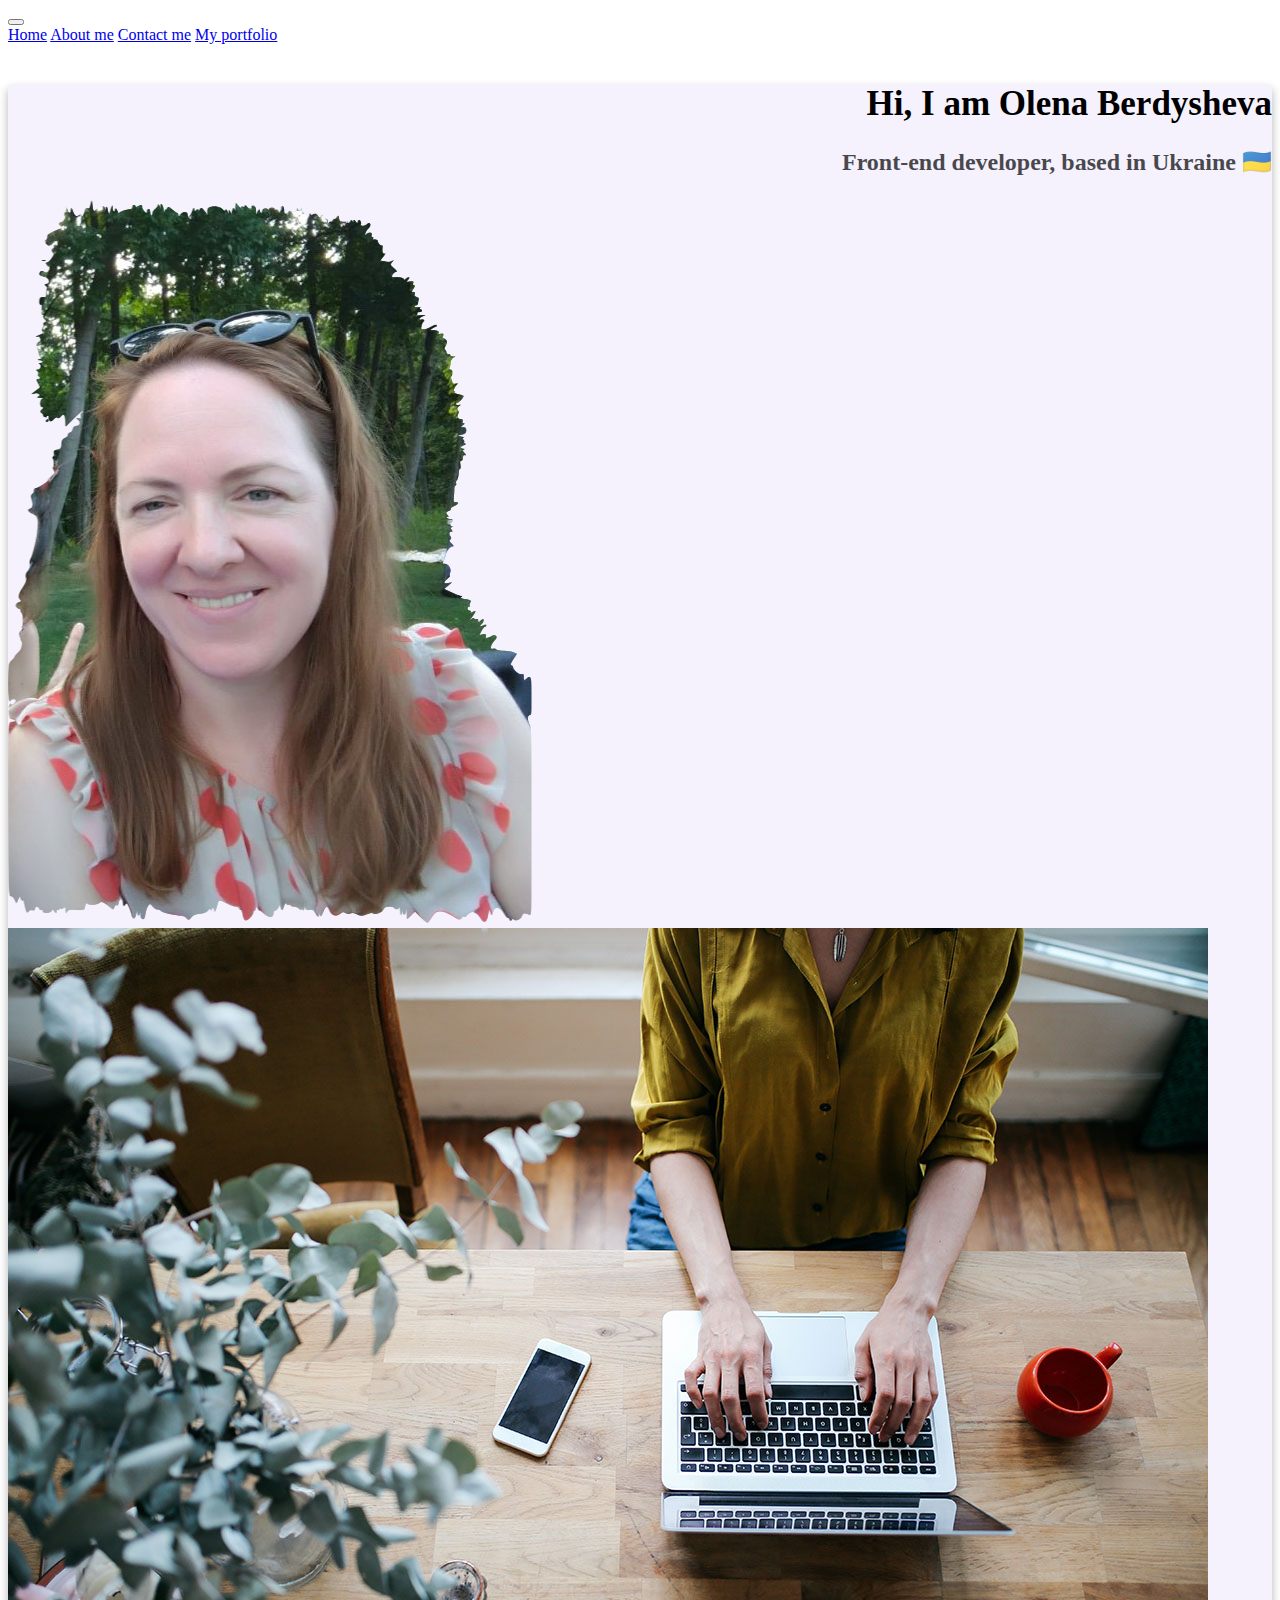
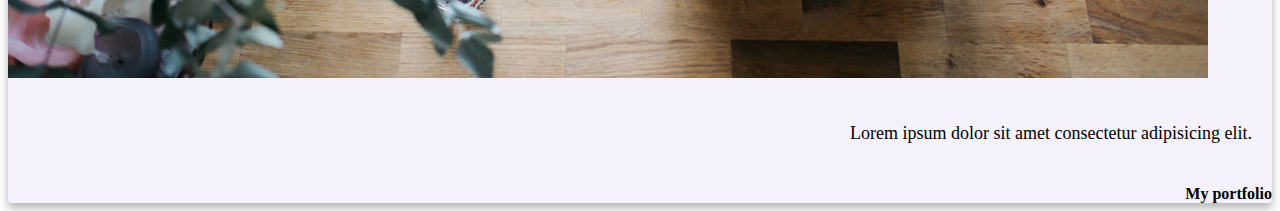
==== index.html @ 0fb1d33a "first commit" ====
<!DOCTYPE html>
<html lang="en">
  <head>
    <meta charset="UTF-8" />
    <meta http-equiv="X-UA-Compatible" content="IE=edge" />
    <meta
      name="descrition"
      content="There is some examples of my  coding works"
    />
    <link
      href="https://cdn.jsdelivr.net/npm/bootstrap@5.0.0-beta2/dist/css/bootstrap.min.css"
      rel="stylesheet"
      integrity="sha384-BmbxuPwQa2lc/FVzBcNJ7UAyJxM6wuqIj61tLrc4wSX0szH/Ev+nYRRuWlolflfl"
      crossorigin="anonymous"
    />
    <script
      src="https://cdn.jsdelivr.net/npm/bootstrap@5.0.0-beta2/dist/js/bootstrap.bundle.min.js"
      integrity="sha384-b5kHyXgcpbZJO/tY9Ul7kGkf1S0CWuKcCD38l8YkeH8z8QjE0GmW1gYU5S9FOnJ0"
      crossorigin="anonymous"
    ></script>
    <title>Olena Berdysheva-front-end developer from Ukraine</title>
    <link rel="stylesheet" href="style.css" />
  </head>
  <body>
    <nav class="navbar navbar-expand-sm bg-light navbar-light fixed-top">
      <div class="container-fluid">
        <a class="navbar-brand" href="#"></a>
        <button
          class="navbar-toggler"
          type="button"
          data-bs-toggle="collapse"
          data-bs-target="#navbarNavAltMarkup"
          aria-controls="navbarNavAltMarkup"
          aria-expanded="false"
          aria-label="Toggle navigation"
        >
          <span class="navbar-toggler-icon"></span>
        </button>
        <div class="collapse navbar-collapse" id="navbarNavAltMarkup">
          <div class="navbar-nav">
            <a class="nav-link active" aria-current="page" href="index.html"
              >Home</a
            >
            <a class="nav-link" href="about.html">About me</a>
            <a class="nav-link" href="about.html#contact">Contact me</a>
            <a class="nav-link" href="portfolio.html">My portfolio</a>
          </div>
        </div>
      </div>
    </nav>
    <div class="container">
      <div class="row">
        <div class="col-sm-9 pt-4">
          <h1>Hi, I am Olena Berdysheva</h1>
          <h3>Front-end developer, based in Ukraine 🇺🇦</h3>
        </div>
        <div class="col-sm-3">
          <img
            src="images/Olena.png"
            alt="olena picture"
            class="img-fluid rounded w-auto p-3 d-none d-sm-block"
          />
        </div>
      </div>
      <div class="row">
        <div class="col-sm-9">
          <img
            src="images/home-working-setup.jpeg"
            alt="Picure from Berlin"
            class="img-fluid rounded w-auto p-3 d-none d-sm-block"
          />
        </div>
        <div class="col-sm-3">
          <p>Lorem ipsum dolor sit amet consectetur adipisicing elit.</p>
          <div class="mt-5">
            <a href="portfolio.html" class="primary-link portfolio-link pb-2"
              >My portfolio</a
            >
          </div>
        </div>
      </div>
    </div>
  </body>
</html>
---- style.css ----
:root {
  --primary-color: #6c63ff;
  --secondary-color: #f5f2fe;
  --box-shadow: 0 5px 10px rgba(0, 0, 0, 0.3);
}

h1 {
  font-size: 35px;
  text-align: right;
}

h2 {
  font-size: 25px;
  text-align: center;
}

h3 {
  font-size: 24px;
  opacity: 0.7;
  text-align: right;
}

p {
  padding: 20px;
  font-size: 18px;
  line-height: 1.5;
  text-align: right;
}

.navigation-links {
  display: flex;
  margin-top: 40px;
  justify-content: center;
}

.navigation-links a {
  margin: 20px;
  padding: 20px 15px;
  text-decoration: none;
  text-transform: capitalize;
}

.about-paragraphs {
  display: flex;
  margin: 30px 0;
}

.about-paragraphs p {
  margin: 10px;
}

.email-link {
  display: flex;
  justify-content: center;
  color: var(--primary-color);
  font-size: 28px;
  text-decoration: none;
}

.email-link:hover {
  text-decoration: underline;
}
.primary-link {
  color: black;
  font-weight: 700;
  text-decoration: none;
  display: flex;
  justify-content: right;
}
.primary-link:hover {
  color: aqua;
}
.container {
  margin-top: 40px;
  border-radius: 4px;
  box-shadow: var(--box-shadow);
  background: var(--secondary-color);
}
.port {
  margin-top: 40px;
  border-radius: 4px;
  background-color: none;
}

.project-image {
  background: var(--secondary-color);
  padding: 45px 4px;
}
@media (max-width: 600px) {
  p {
    font-size: 10px;
  }
  h1 {
    font-size: 25px;
  }
  h2 {
    font-size: 20px;
  }
  h3 {
    font-size: 15px;
  }
  .primary-link {
    font-size: 12px;
  }
}
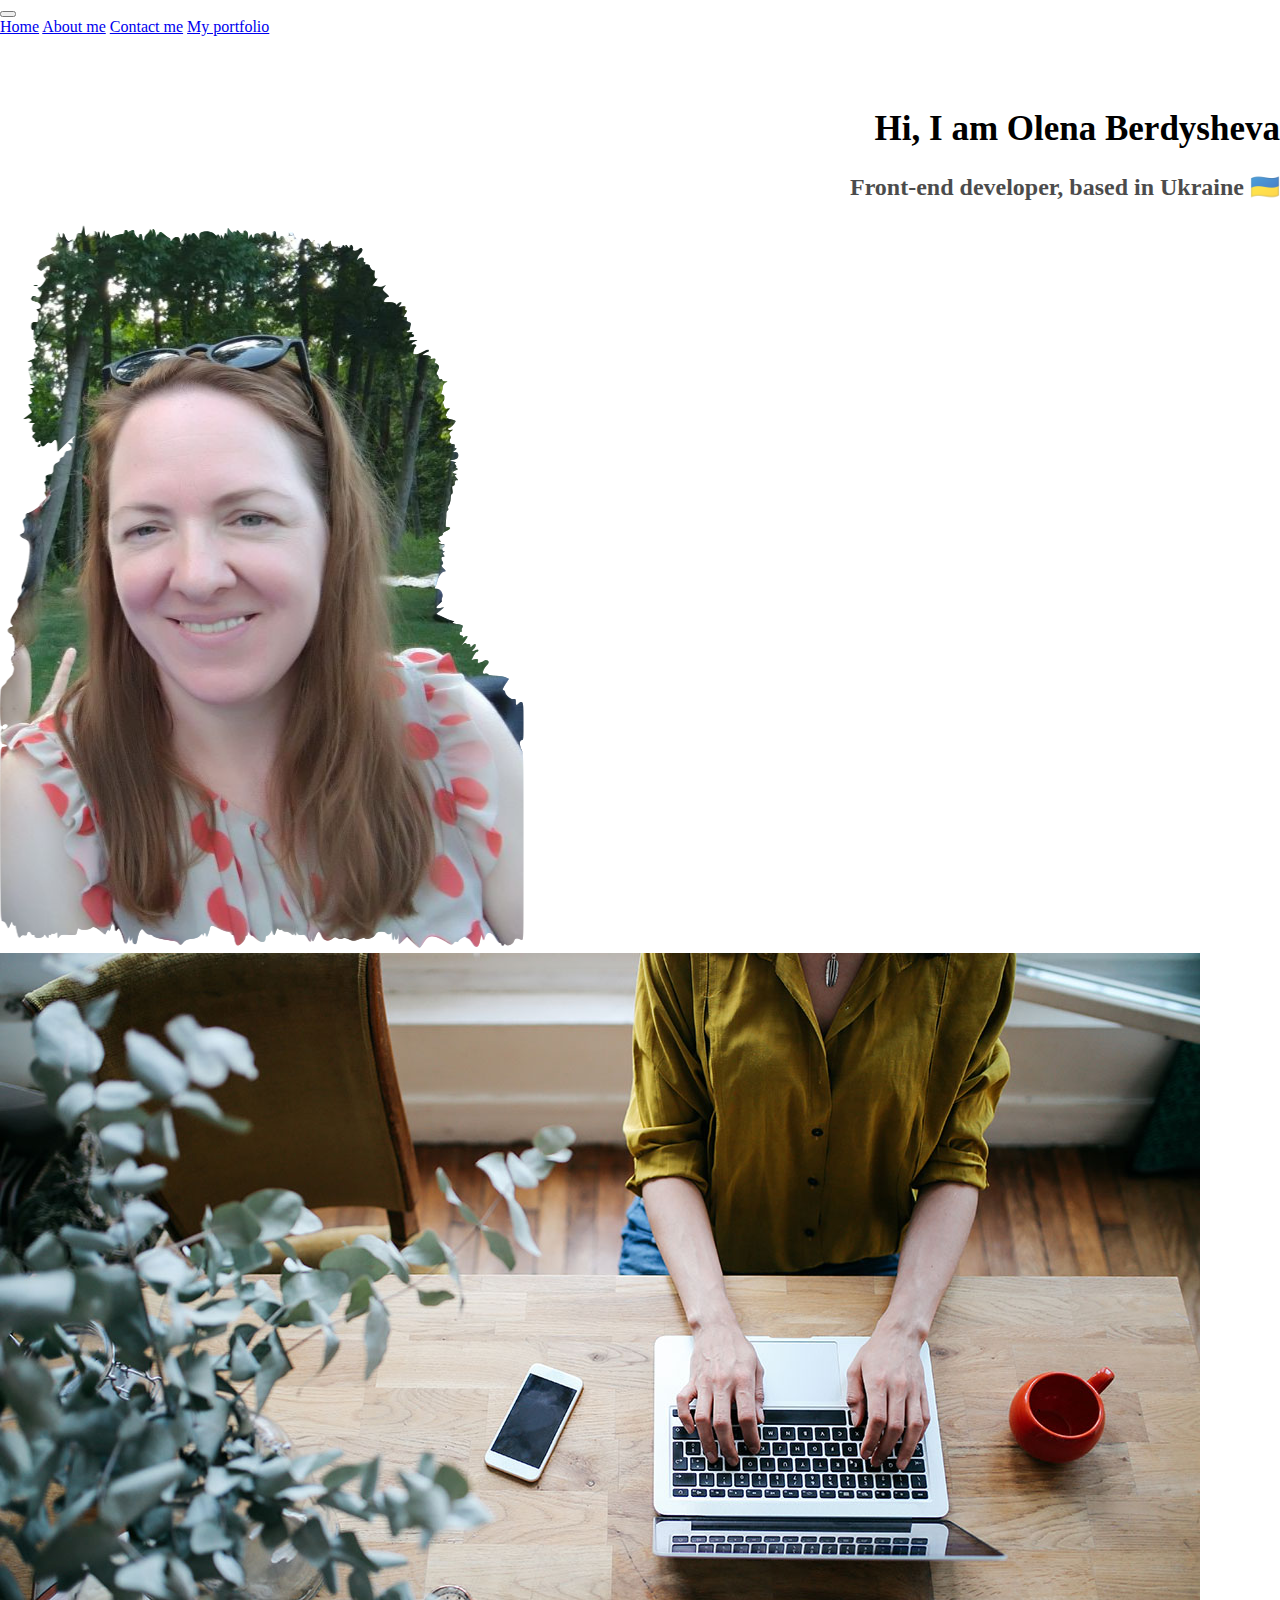
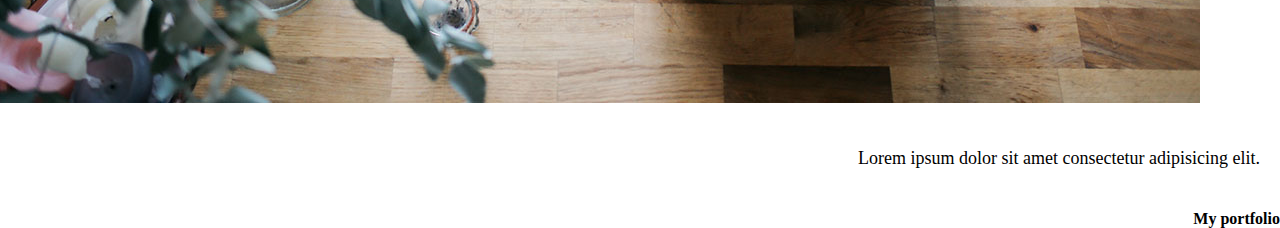
==== commit 549d6602: "added content container" ====
--- a/index.html
+++ b/index.html
@@ -48,34 +48,36 @@
         </div>
       </div>
     </nav>
-    <div class="container">
-      <div class="row">
-        <div class="col-sm-9 pt-4">
-          <h1>Hi, I am Olena Berdysheva</h1>
-          <h3>Front-end developer, based in Ukraine 🇺🇦</h3>
+    <div class="container-fluid">
+      <div class="content-container">
+        <div class="row">
+          <div class="col-sm-9 pt-4">
+            <h1>Hi, I am Olena Berdysheva</h1>
+            <h3>Front-end developer, based in Ukraine 🇺🇦</h3>
+          </div>
+          <div class="col-sm-3">
+            <img
+              src="images/Olena.png"
+              alt="olena picture"
+              class="img-fluid rounded w-auto p-3 d-none d-sm-block"
+            />
+          </div>
         </div>
-        <div class="col-sm-3">
-          <img
-            src="images/Olena.png"
-            alt="olena picture"
-            class="img-fluid rounded w-auto p-3 d-none d-sm-block"
-          />
-        </div>
-      </div>
-      <div class="row">
-        <div class="col-sm-9">
-          <img
-            src="images/home-working-setup.jpeg"
-            alt="Picure from Berlin"
-            class="img-fluid rounded w-auto p-3 d-none d-sm-block"
-          />
-        </div>
-        <div class="col-sm-3">
-          <p>Lorem ipsum dolor sit amet consectetur adipisicing elit.</p>
-          <div class="mt-5">
-            <a href="portfolio.html" class="primary-link portfolio-link pb-2"
-              >My portfolio</a
-            >
+        <div class="row">
+          <div class="col-sm-9">
+            <img
+              src="images/home-working-setup.jpeg"
+              alt="Picure from Berlin"
+              class="img-fluid rounded w-auto p-3 d-none d-sm-block"
+            />
+          </div>
+          <div class="col-sm-3">
+            <p>Lorem ipsum dolor sit amet consectetur adipisicing elit.</p>
+            <div class="mt-5">
+              <a href="portfolio.html" class="primary-link portfolio-link pb-2"
+                >My portfolio</a
+              >
+            </div>
           </div>
         </div>
       </div>
--- a/style.css
+++ b/style.css
@@ -3,7 +3,10 @@
   --secondary-color: #f5f2fe;
   --box-shadow: 0 5px 10px rgba(0, 0, 0, 0.3);
 }
-
+body {
+  margin: 0;
+  padding: 0;
+}
 h1 {
   font-size: 35px;
   text-align: right;
@@ -25,6 +28,10 @@
   font-size: 18px;
   line-height: 1.5;
   text-align: right;
+}
+
+.content-container {
+  padding-top: 50px;
 }
 
 .navigation-links {
@@ -86,6 +93,11 @@
   background: var(--secondary-color);
   padding: 45px 4px;
 }
+
+.header-container {
+  display: flex;
+  justify-content: center;
+}
 @media (max-width: 600px) {
   p {
     font-size: 10px;
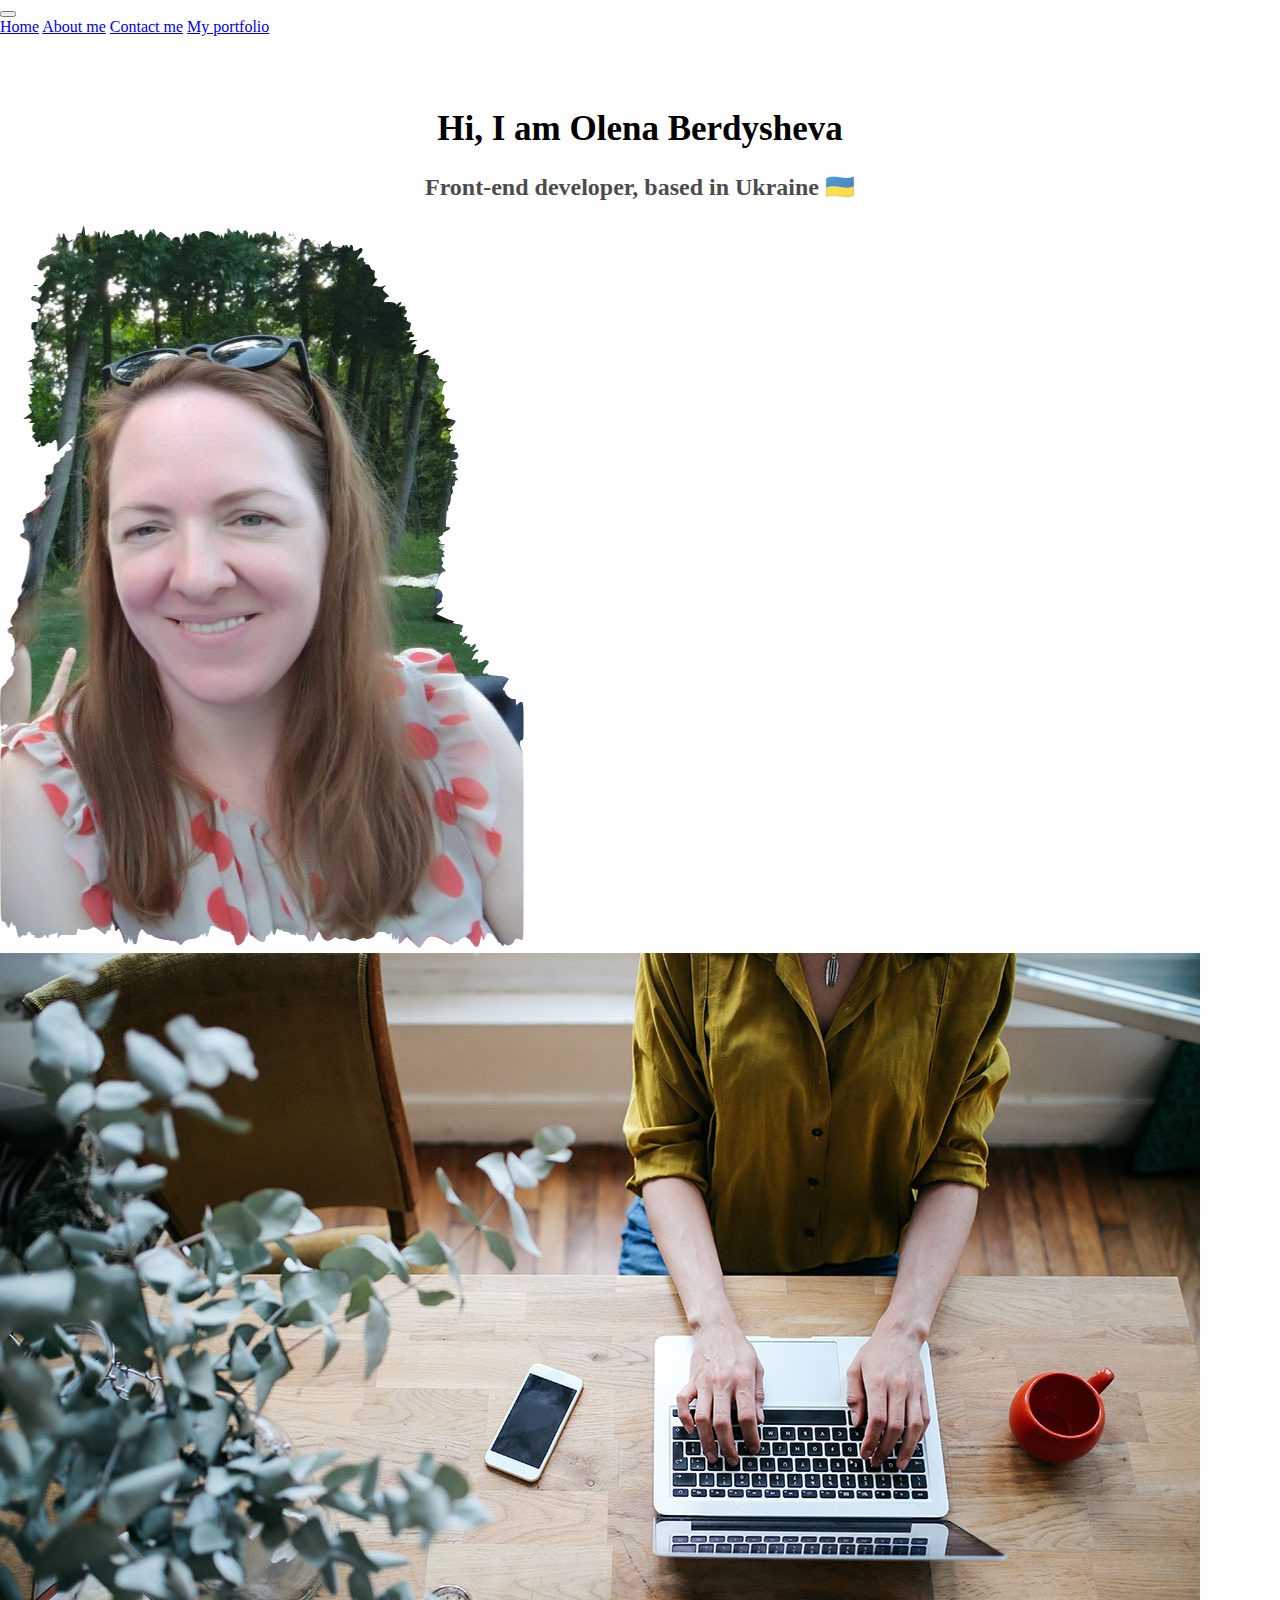
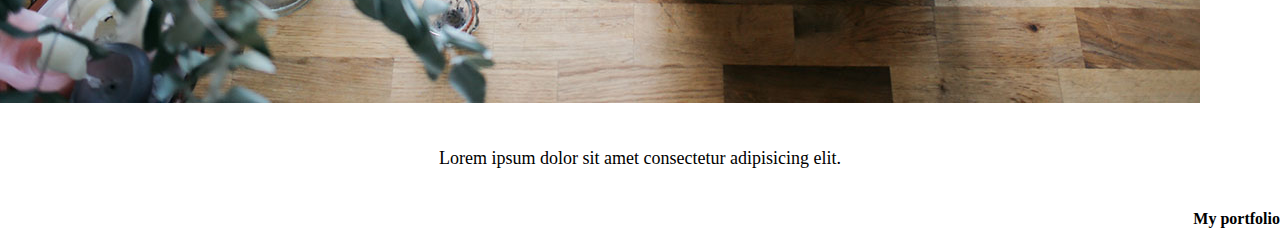
==== commit c749398d: "responsive" ====
--- a/index.html
+++ b/index.html
@@ -59,7 +59,7 @@
             <img
               src="images/Olena.png"
               alt="olena picture"
-              class="img-fluid rounded w-auto p-3 d-none d-sm-block"
+              class="img-fluid rounded w-auto d-none d-sm-block"
             />
           </div>
         </div>
@@ -68,7 +68,7 @@
             <img
               src="images/home-working-setup.jpeg"
               alt="Picure from Berlin"
-              class="img-fluid rounded w-auto p-3 d-none d-sm-block"
+              class="img-fluid rounded w-auto d-none d-sm-block"
             />
           </div>
           <div class="col-sm-3">
--- a/style.css
+++ b/style.css
@@ -9,7 +9,7 @@
 }
 h1 {
   font-size: 35px;
-  text-align: right;
+  text-align: center;
 }
 
 h2 {
@@ -20,14 +20,14 @@
 h3 {
   font-size: 24px;
   opacity: 0.7;
-  text-align: right;
+  text-align: center;
 }
 
 p {
   padding: 20px;
   font-size: 18px;
   line-height: 1.5;
-  text-align: right;
+  text-align: center;
 }
 
 .content-container {
@@ -83,11 +83,6 @@
   box-shadow: var(--box-shadow);
   background: var(--secondary-color);
 }
-.port {
-  margin-top: 40px;
-  border-radius: 4px;
-  background-color: none;
-}
 
 .project-image {
   background: var(--secondary-color);
@@ -98,7 +93,7 @@
   display: flex;
   justify-content: center;
 }
-@media (max-width: 600px) {
+@media (max-width: 500px) {
   p {
     font-size: 10px;
   }
